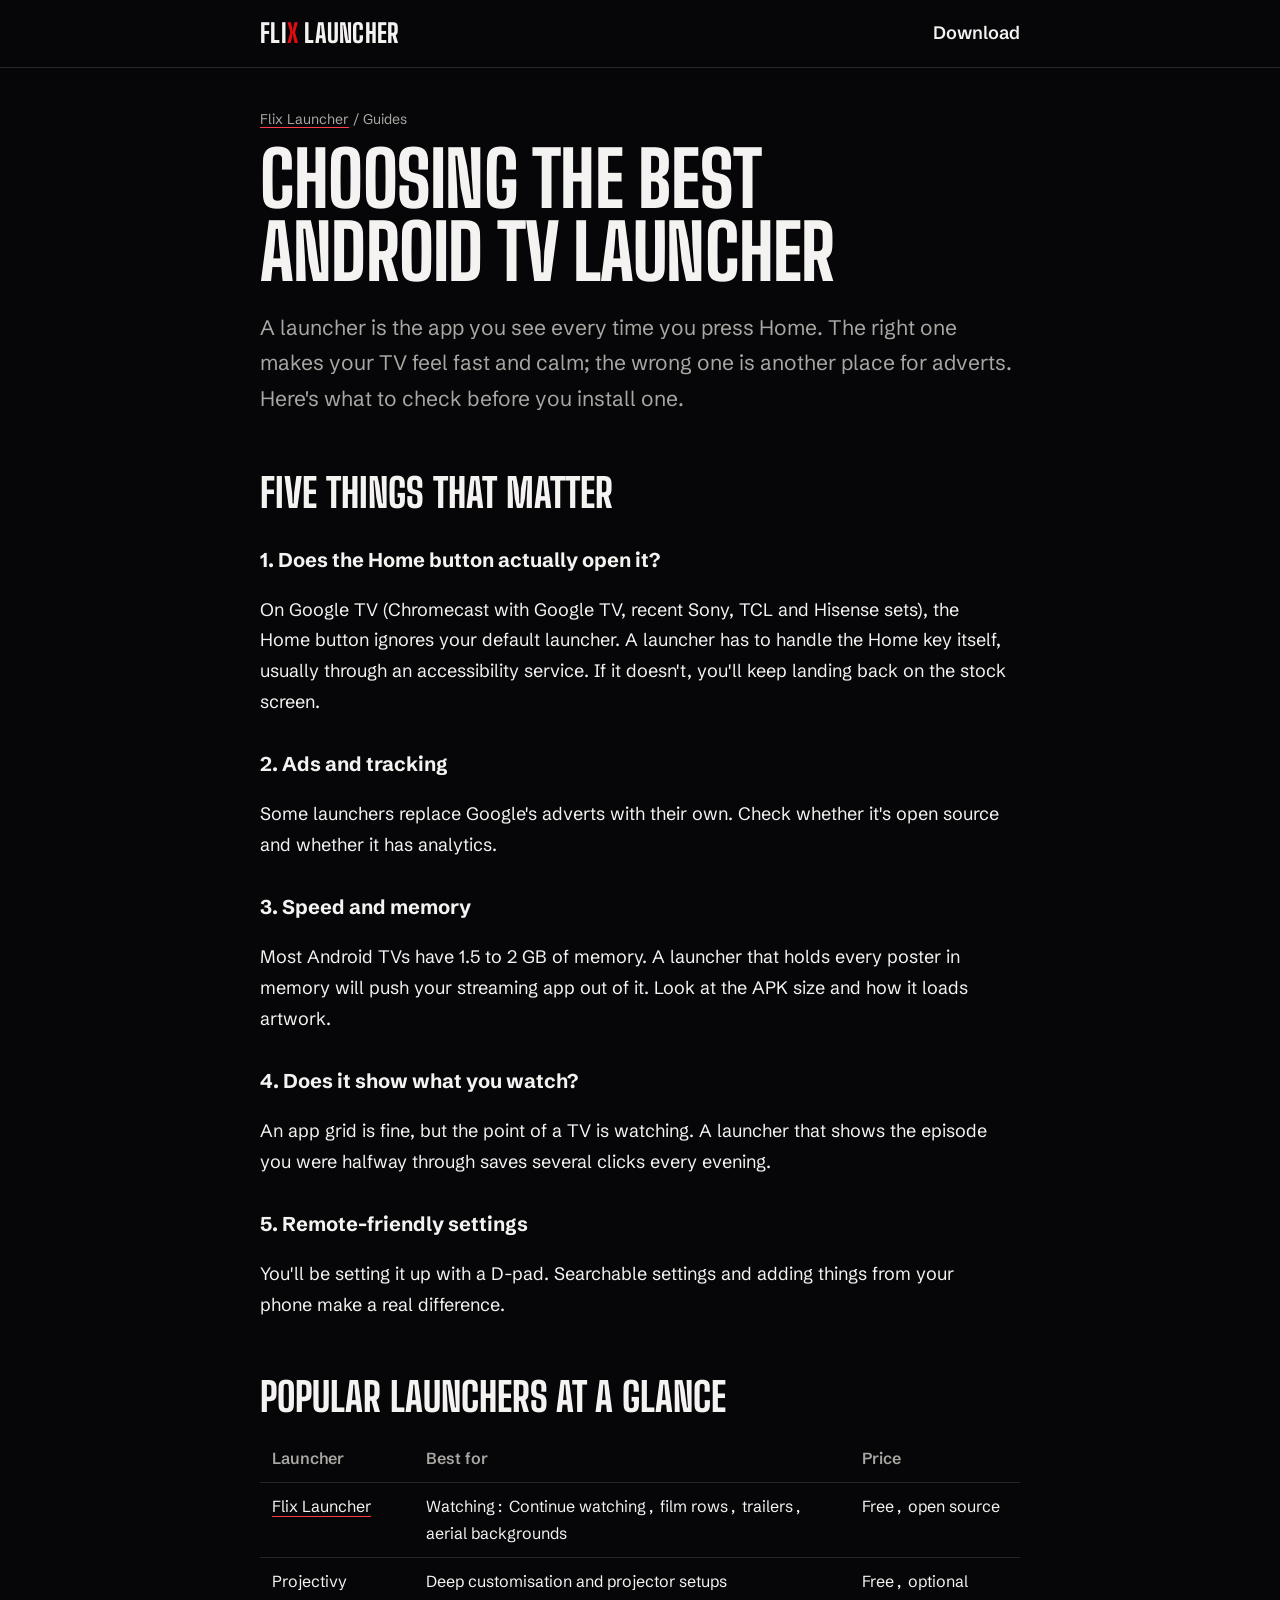
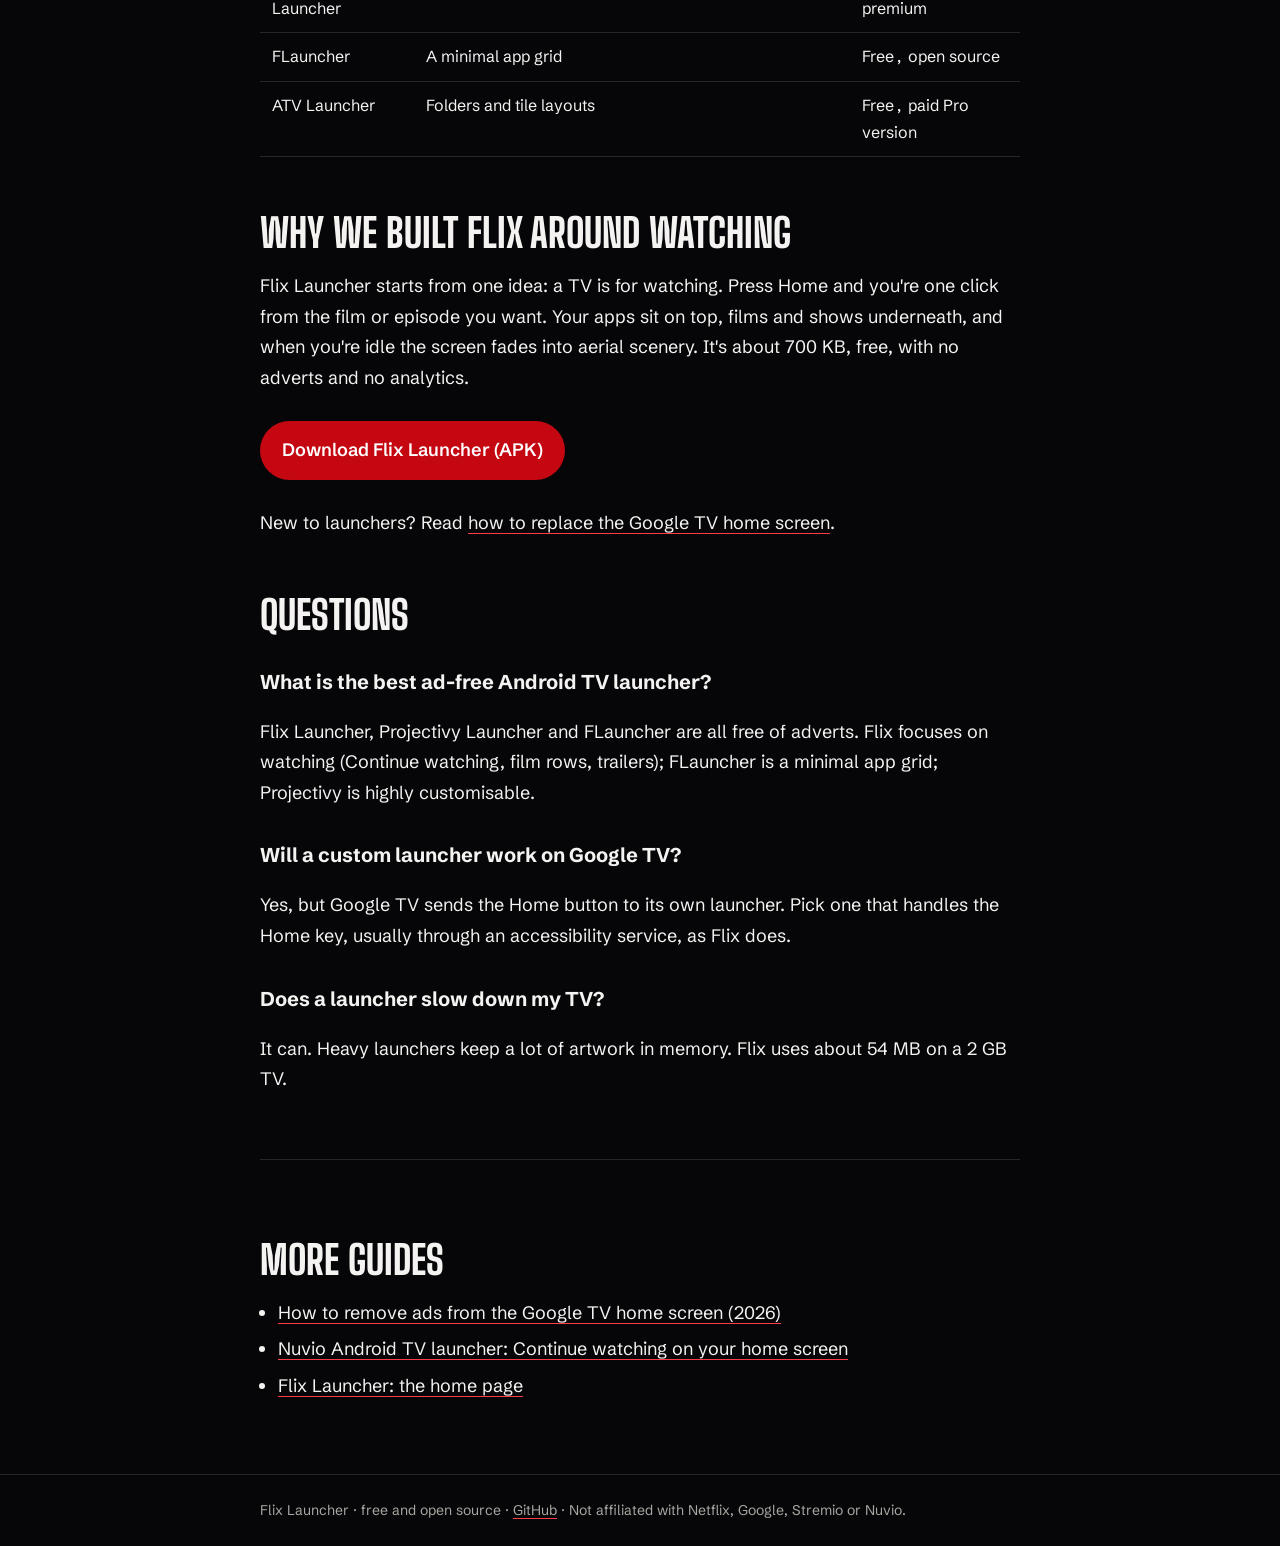
==== docs/best-android-tv-launcher/index.html @ 60e7caf5 "docs: SEO guide pages (remove Google TV ads, best launcher, Nuvio), video schema, sitemap" ====
<!doctype html>
<html lang="en">
<head>
<meta charset="utf-8">
<meta name="viewport" content="width=device-width, initial-scale=1">
<title>Best Android TV launcher in 2026: what to look for</title>
<meta name="description" content="Choosing an Android TV launcher in 2026: what matters (Home button, ads, speed, memory), how the popular launchers differ, and which one fits watching films and shows.">
<link rel="canonical" href="https://hatrigt.github.io/flix-launcher/best-android-tv-launcher/">
<meta name="theme-color" content="#060608">
<meta property="og:type" content="article">
<meta property="og:site_name" content="Flix Launcher">
<meta property="og:title" content="Best Android TV launcher in 2026: what to look for">
<meta property="og:description" content="Choosing an Android TV launcher in 2026: what matters (Home button, ads, speed, memory), how the popular launchers differ, and which one fits watching films and shows.">
<meta property="og:url" content="https://hatrigt.github.io/flix-launcher/best-android-tv-launcher/">
<meta property="og:image" content="https://hatrigt.github.io/flix-launcher/social.png">
<meta name="twitter:card" content="summary_large_image">
<link rel="icon" href="data:image/svg+xml,%3Csvg xmlns='http://www.w3.org/2000/svg' viewBox='0 0 64 64'%3E%3Crect width='64' height='64' rx='14' fill='%23060608'/%3E%3Cpath d='M20 14h26v9H30v7h14v9H30v11H20z' fill='%23E50914'/%3E%3C/svg%3E">
<link rel="preconnect" href="https://fonts.googleapis.com">
<link rel="preconnect" href="https://fonts.gstatic.com" crossorigin>
<link href="https://fonts.googleapis.com/css2?family=Big+Shoulders+Display:wght@800&family=Schibsted+Grotesk:wght@400;600&display=swap" rel="stylesheet">
<link rel="stylesheet" href="../guide.css">
<script type="application/ld+json">[{"@context": "https://schema.org", "@type": "Article", "headline": "Best Android TV launcher in 2026: what to look for", "description": "Choosing an Android TV launcher in 2026: what matters (Home button, ads, speed, memory), how the popular launchers differ, and which one fits watching films and shows.", "datePublished": "2026-11-02", "dateModified": "2026-11-02", "image": "https://hatrigt.github.io/flix-launcher/home.jpg", "mainEntityOfPage": "https://hatrigt.github.io/flix-launcher/best-android-tv-launcher/", "author": {"@type": "Person", "name": "HatriGt", "url": "https://github.com/HatriGt"}}, {"@context": "https://schema.org", "@type": "BreadcrumbList", "itemListElement": [{"@type": "ListItem", "position": 1, "name": "Flix Launcher", "item": "https://hatrigt.github.io/flix-launcher/"}, {"@type": "ListItem", "position": 2, "name": "Best Android TV launcher", "item": "https://hatrigt.github.io/flix-launcher/best-android-tv-launcher/"}]}, {"@context": "https://schema.org", "@type": "FAQPage", "mainEntity": [{"@type": "Question", "name": "What is the best ad-free Android TV launcher?", "acceptedAnswer": {"@type": "Answer", "text": "Flix Launcher, Projectivy Launcher and FLauncher are all free of adverts. Flix focuses on watching (Continue watching, film rows, trailers); FLauncher is a minimal app grid; Projectivy is highly customisable."}}, {"@type": "Question", "name": "Will a custom launcher work on Google TV?", "acceptedAnswer": {"@type": "Answer", "text": "Yes, but Google TV sends the Home button to its own launcher. Pick one that handles the Home key, usually through an accessibility service, as Flix does."}}, {"@type": "Question", "name": "Does a launcher slow down my TV?", "acceptedAnswer": {"@type": "Answer", "text": "It can. Heavy launchers keep a lot of artwork in memory. Flix uses about 54 MB on a 2 GB TV."}}]}]</script>
</head>
<body>
<header class="top"><div class="in"><a class="brand" href="../">Fli<span>x</span> Launcher</a><a href="https://github.com/HatriGt/flix-launcher/releases/latest/download/flix-launcher.apk">Download</a></div></header>
<main class="page">
<nav class="crumbs" aria-label="Breadcrumb"><a href="../">Flix Launcher</a> / Guides</nav>
<h1>Choosing the best Android TV launcher</h1>
<p class="lede">A launcher is the app you see every time you press Home. The right one makes your TV feel fast and calm; the wrong one is another place for adverts. Here's what to check before you install one.</p>

<h2>Five things that matter</h2>
<h3>1. Does the Home button actually open it?</h3>
<p>On Google TV (Chromecast with Google TV, recent Sony, TCL and Hisense sets), the Home button ignores your default launcher. A launcher has to handle the Home key itself, usually through an accessibility service. If it doesn't, you'll keep landing back on the stock screen.</p>
<h3>2. Ads and tracking</h3>
<p>Some launchers replace Google's adverts with their own. Check whether it's open source and whether it has analytics.</p>
<h3>3. Speed and memory</h3>
<p>Most Android TVs have 1.5 to 2 GB of memory. A launcher that holds every poster in memory will push your streaming app out of it. Look at the APK size and how it loads artwork.</p>
<h3>4. Does it show what you watch?</h3>
<p>An app grid is fine, but the point of a TV is watching. A launcher that shows the episode you were halfway through saves several clicks every evening.</p>
<h3>5. Remote-friendly settings</h3>
<p>You'll be setting it up with a D-pad. Searchable settings and adding things from your phone make a real difference.</p>

<h2>Popular launchers at a glance</h2>
<table>
<thead><tr><th>Launcher</th><th>Best for</th><th>Price</th></tr></thead>
<tbody>
<tr><td><a href="../">Flix Launcher</a></td><td>Watching: Continue watching, film rows, trailers, aerial backgrounds</td><td>Free, open source</td></tr>
<tr><td>Projectivy Launcher</td><td>Deep customisation and projector setups</td><td>Free, optional premium</td></tr>
<tr><td>FLauncher</td><td>A minimal app grid</td><td>Free, open source</td></tr>
<tr><td>ATV Launcher</td><td>Folders and tile layouts</td><td>Free, paid Pro version</td></tr>
</tbody>
</table>

<h2>Why we built Flix around watching</h2>
<p>Flix Launcher starts from one idea: a TV is for watching. Press Home and you're one click from the film or episode you want. Your apps sit on top, films and shows underneath, and when you're idle the screen fades into aerial scenery. It's about 700 KB, free, with no adverts and no analytics.</p>
<p><a class="btn" href="https://github.com/HatriGt/flix-launcher/releases/latest/download/flix-launcher.apk">Download Flix Launcher (APK)</a></p>
<p>New to launchers? Read <a href="../remove-ads-google-tv-home-screen/">how to replace the Google TV home screen</a>.</p>

<h2>Questions</h2>
<h3>What is the best ad-free Android TV launcher?</h3><p>Flix Launcher, Projectivy Launcher and FLauncher are all free of adverts. Flix focuses on watching (Continue watching, film rows, trailers); FLauncher is a minimal app grid; Projectivy is highly customisable.</p><h3>Will a custom launcher work on Google TV?</h3><p>Yes, but Google TV sends the Home button to its own launcher. Pick one that handles the Home key, usually through an accessibility service, as Flix does.</p><h3>Does a launcher slow down my TV?</h3><p>It can. Heavy launchers keep a lot of artwork in memory. Flix uses about 54 MB on a 2 GB TV.</p>
<section class="more"><h2>More guides</h2><ul><li><a href="../remove-ads-google-tv-home-screen/">How to remove ads from the Google TV home screen (2026)</a></li><li><a href="../nuvio-android-tv-launcher/">Nuvio Android TV launcher: Continue watching on your home screen</a></li><li><a href="../">Flix Launcher: the home page</a></li></ul></section>
</main>
<footer><div class="in">Flix Launcher · free and open source · <a href="https://github.com/HatriGt/flix-launcher">GitHub</a> · Not affiliated with Netflix, Google, Stremio or Nuvio.</div></footer>
</body>
</html>
---- docs/guide.css ----
:root{--ink:#060608;--ink-2:#0d0e12;--line:#24262d;--text:#f4f3f1;--dim:#a9a7a3;--red:#e50914;--red-btn:#c40711;--red-text:#ff3d46;
  --display:"Big Shoulders Display","Arial Narrow",sans-serif;--sans:"Schibsted Grotesk",-apple-system,BlinkMacSystemFont,"Segoe UI",sans-serif}
*{box-sizing:border-box}
html{background:var(--ink);scrollbar-color:#2c2e35 var(--ink)}
body{margin:0;background:var(--ink);color:var(--text);font:400 18px/1.7 var(--sans);-webkit-font-smoothing:antialiased}
::selection{background:var(--red);color:#fff}
a{color:var(--text);text-underline-offset:.22em;text-decoration-thickness:1px;text-decoration-color:var(--red-text)}
a:hover{color:#fff;text-decoration-thickness:2px}
:focus-visible{outline:2px solid #fff;outline-offset:3px;border-radius:6px}
img{display:block;max-width:100%;height:auto;border-radius:14px}
.top{border-bottom:1px solid var(--line)}
.top .in,.page,footer .in{width:min(760px,100% - 32px);margin-inline:auto}
.top .in{display:flex;justify-content:space-between;align-items:center;padding:18px 0;font-weight:600}
.top a{text-decoration:none}
.brand{font:800 26px/1 var(--display);letter-spacing:.01em;text-transform:uppercase}
.brand span{color:var(--red)}
.crumbs{font-size:14px;color:var(--dim);margin:40px 0 12px}
.crumbs a{color:var(--dim)}
h1{font:800 clamp(44px,7vw,76px)/.95 var(--display);text-transform:uppercase;letter-spacing:-.01em;margin:0 0 22px;text-wrap:balance}
h2{font:800 clamp(30px,4vw,40px)/1 var(--display);text-transform:uppercase;margin:56px 0 14px;text-wrap:balance}
h3{font-size:20px;margin:30px 0 6px}
.lede{font-size:21px;color:var(--dim);max-width:62ch}
p,li{max-width:68ch}
li{margin:6px 0}
code{font:15px/1.5 ui-monospace,SFMono-Regular,Menlo,monospace;background:var(--ink-2);border:1px solid var(--line);border-radius:6px;padding:2px 6px}
pre{background:var(--ink-2);border:1px solid var(--line);border-radius:12px;padding:16px 18px;overflow-x:auto}
pre code{border:0;padding:0;background:none}
table{width:100%;border-collapse:collapse;font-size:16px;margin:18px 0;font-variant-numeric:tabular-nums}
th,td{text-align:left;padding:10px 12px;border-bottom:1px solid var(--line);vertical-align:top}
th{color:var(--dim);font-weight:600}
.btn{display:inline-flex;gap:10px;align-items:center;background:var(--red-btn);color:#fff;text-decoration:none;font-weight:600;padding:14px 22px;border-radius:999px;margin:10px 0}
.btn:hover{background:#d60a15;color:#fff}
figure{margin:28px 0}
figcaption{font-size:14px;color:var(--dim);margin-top:8px}
.more{margin-top:64px;padding-top:24px;border-top:1px solid var(--line)}
.more ul{padding-left:18px}
footer{border-top:1px solid var(--line);margin-top:72px;color:var(--dim);font-size:14px}
footer .in{padding:24px 0}
footer a{color:var(--dim)}
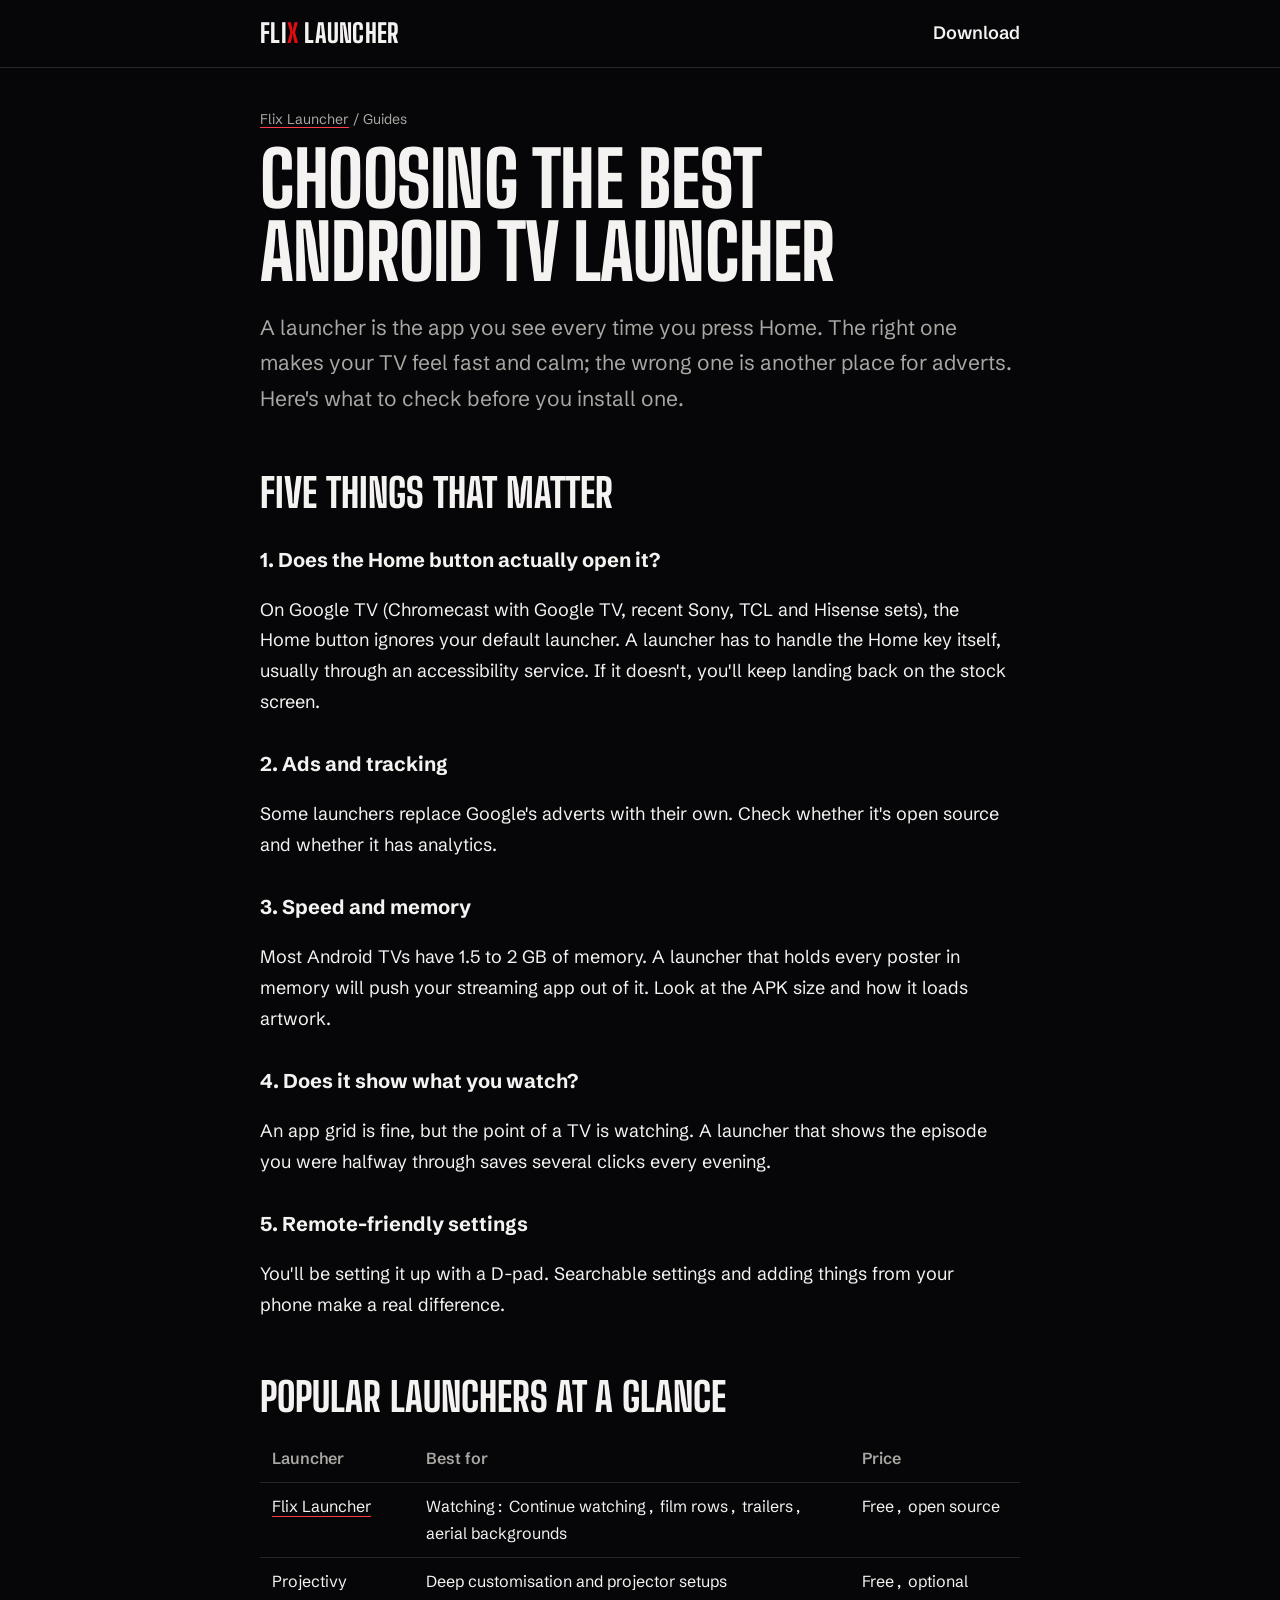
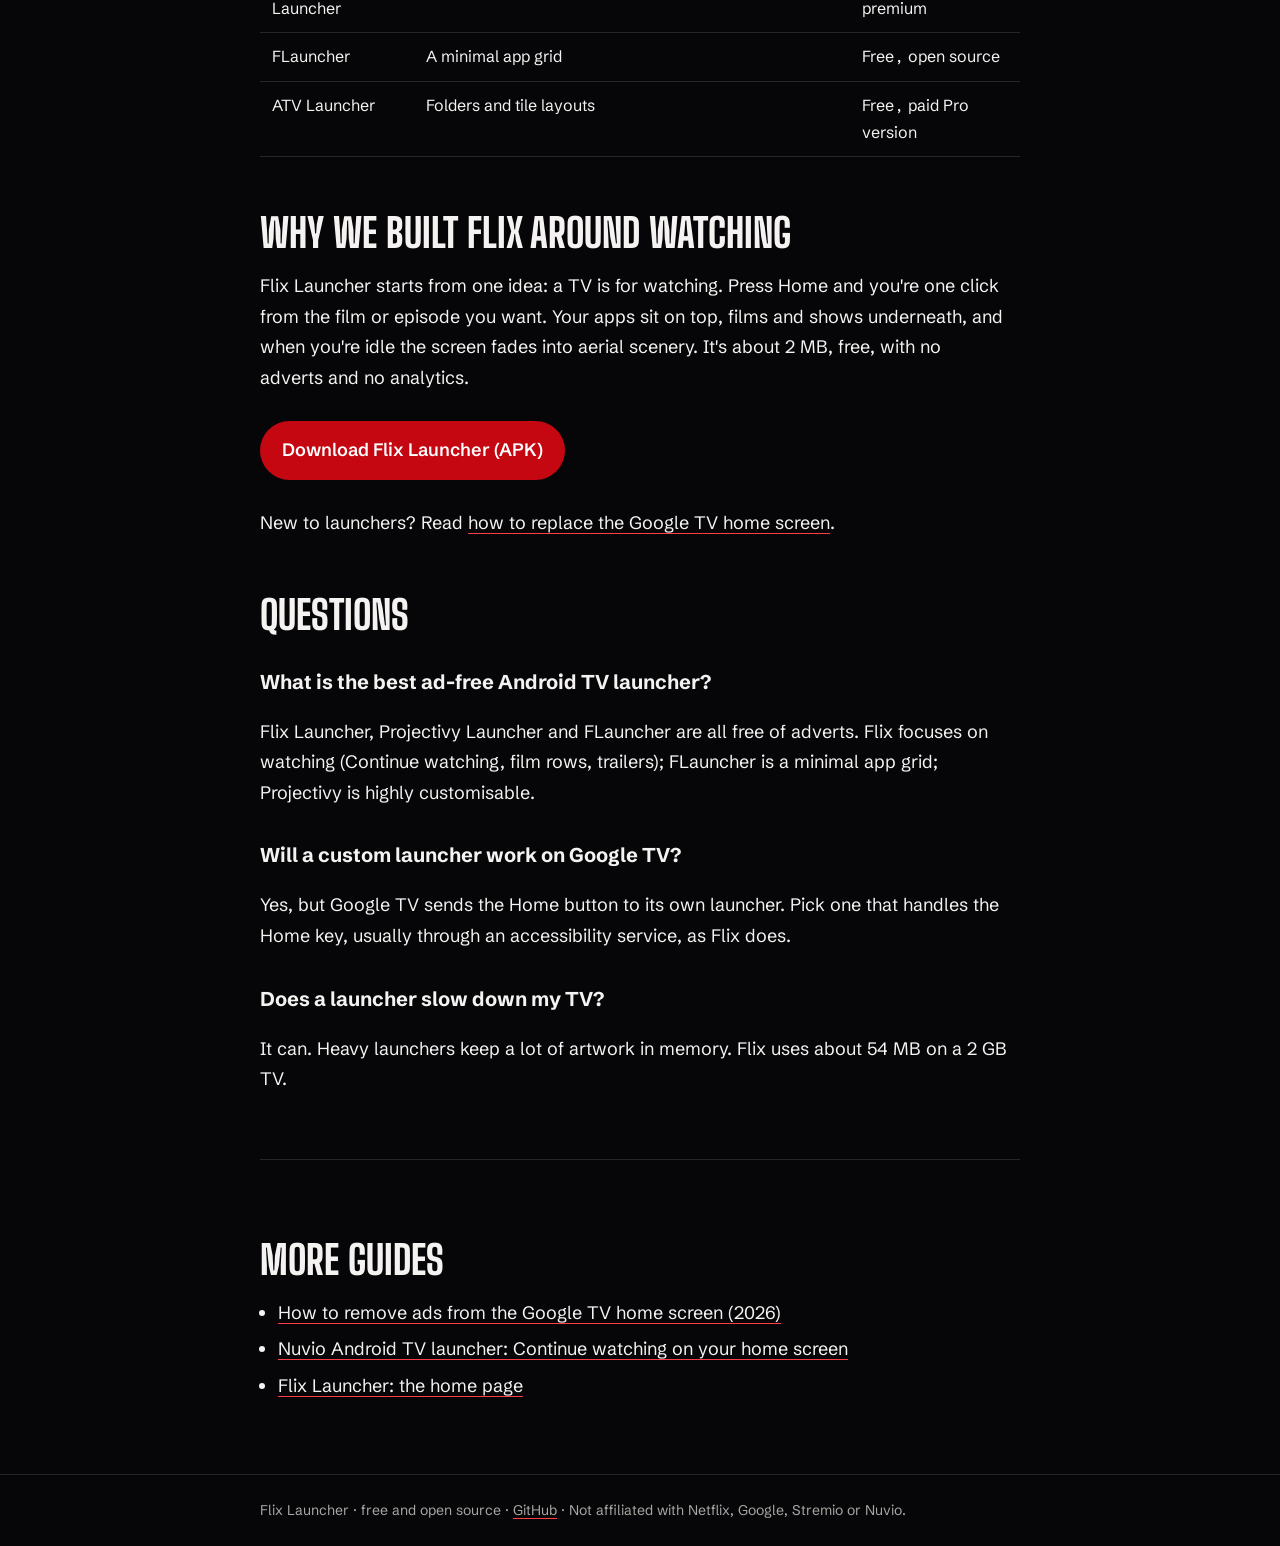
==== commit fbb7d114: "Site: Live TV section with TV and Shows screenshots; download size now about 2 MB everywhere" ====
--- a/docs/best-android-tv-launcher/index.html
+++ b/docs/best-android-tv-launcher/index.html
@@ -52,7 +52,7 @@
 </table>
 
 <h2>Why we built Flix around watching</h2>
-<p>Flix Launcher starts from one idea: a TV is for watching. Press Home and you're one click from the film or episode you want. Your apps sit on top, films and shows underneath, and when you're idle the screen fades into aerial scenery. It's about 700 KB, free, with no adverts and no analytics.</p>
+<p>Flix Launcher starts from one idea: a TV is for watching. Press Home and you're one click from the film or episode you want. Your apps sit on top, films and shows underneath, and when you're idle the screen fades into aerial scenery. It's about 2 MB, free, with no adverts and no analytics.</p>
 <p><a class="btn" href="https://github.com/HatriGt/flix-launcher/releases/latest/download/flix-launcher.apk">Download Flix Launcher (APK)</a></p>
 <p>New to launchers? Read <a href="../remove-ads-google-tv-home-screen/">how to replace the Google TV home screen</a>.</p>
 
